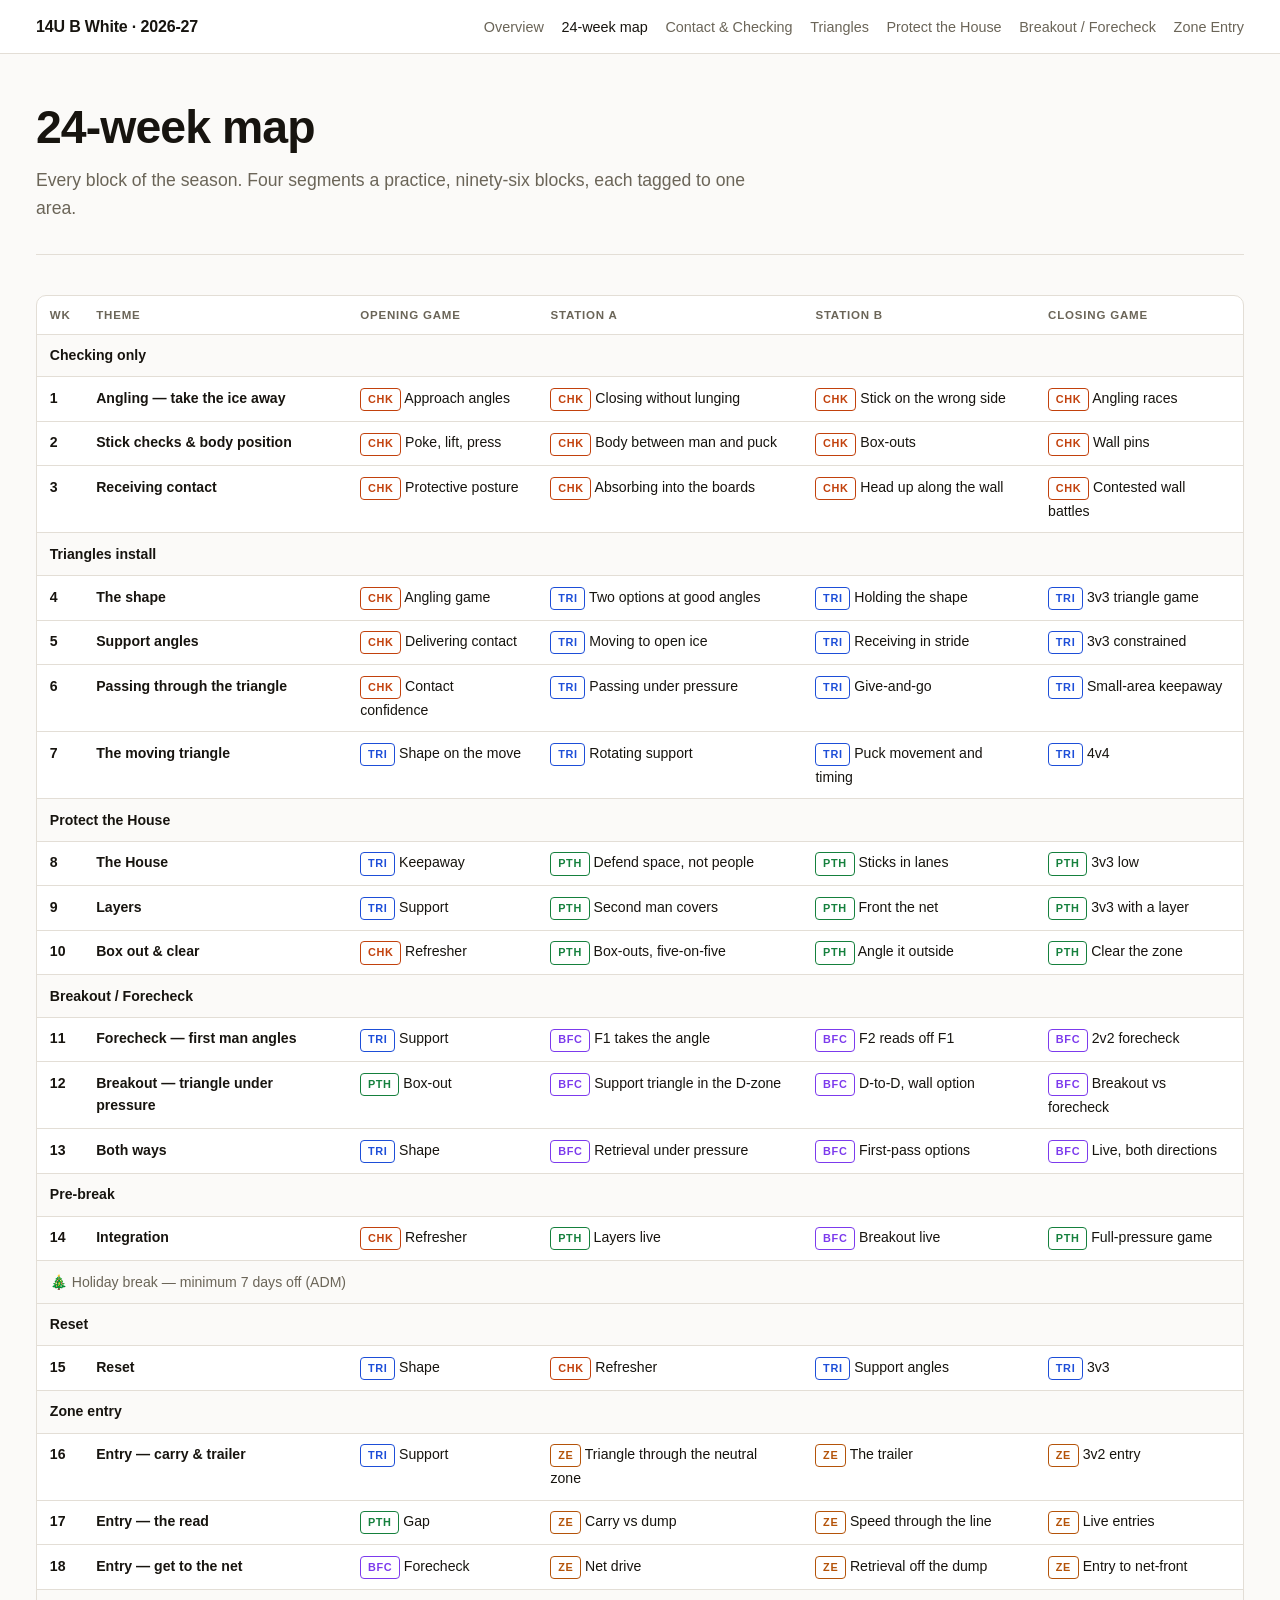
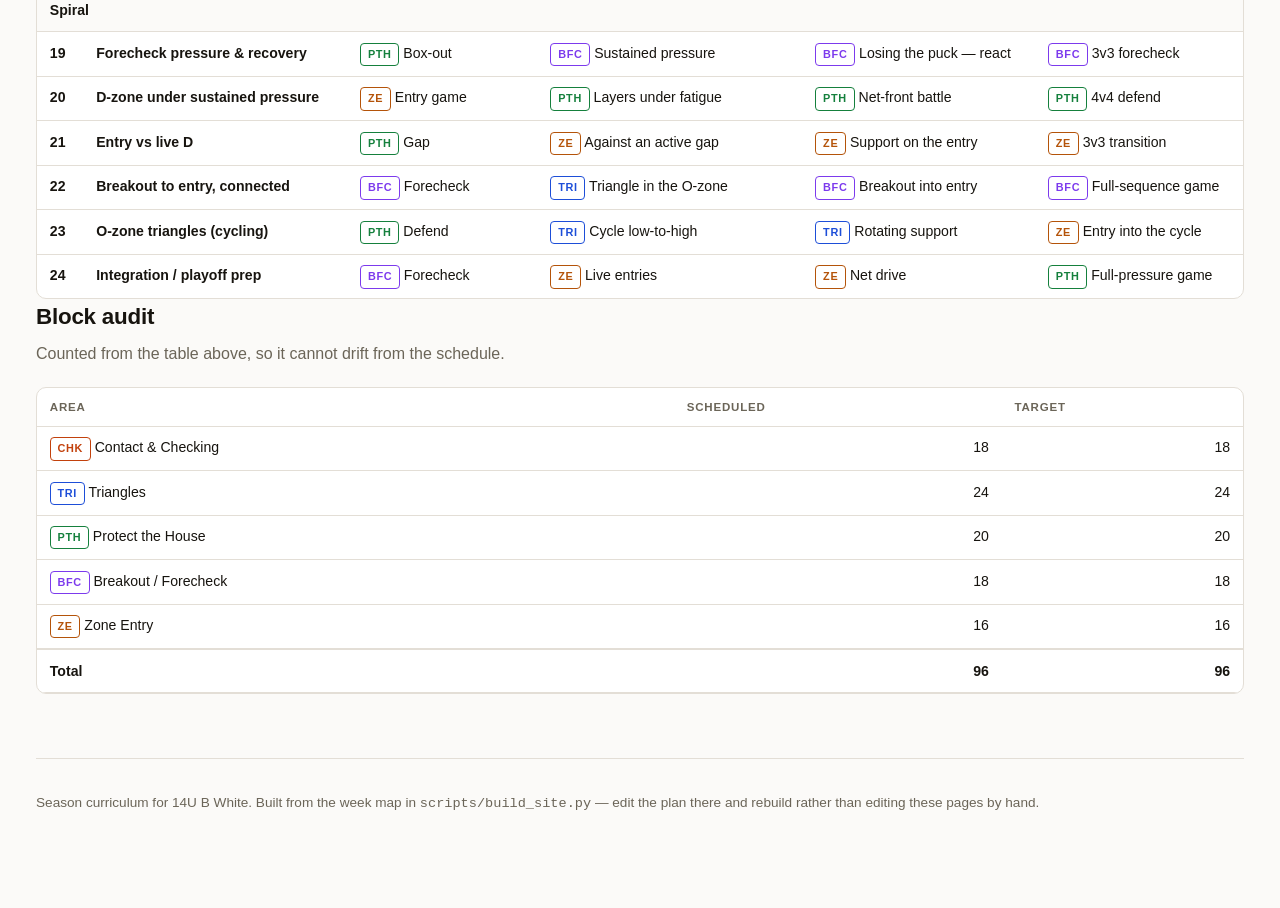
==== docs/weeks.html @ c7cd1035 "Add 14U season curriculum and coach-facing site Five areas across 96 teaching blocks over 24 practic" ====
<!doctype html>
<html lang="en">
<head>
<meta charset="utf-8">
<meta name="viewport" content="width=device-width, initial-scale=1">
<title>24-week map &middot; 14U B White</title>
<link rel="stylesheet" href="style.css">
</head>
<body>
<header class="site"><div class="wrap">
<a class="brand" href="index.html">14U B White &middot; 2026-27</a>
<nav><a href="index.html">Overview</a><a href="weeks.html" aria-current="page">24-week map</a><a href="areas/checking.html">Contact &amp; Checking</a><a href="areas/triangles.html">Triangles</a><a href="areas/protect-the-house.html">Protect the House</a><a href="areas/breakout-forecheck.html">Breakout / Forecheck</a><a href="areas/zone-entry.html">Zone Entry</a></nav>
</div></header>
<div class="wrap">
<section class="hero">
<h1>24-week map</h1>
<p>Every block of the season. Four segments a practice, ninety-six blocks, each tagged to one area.</p>
</section>

<div class="scroll"><table>
<thead><tr><th>Wk</th><th>Theme</th><th>Opening game</th><th>Station A</th><th>Station B</th><th>Closing game</th></tr></thead>
<tbody><tr><td colspan="6" style="background:var(--bg);font-weight:650">Checking only</td></tr><tr><td class="wk">1</td><td><b>Angling &mdash; take the ice away</b></td><td><span class="pill CHK">CHK</span> Approach angles</td><td><span class="pill CHK">CHK</span> Closing without lunging</td><td><span class="pill CHK">CHK</span> Stick on the wrong side</td><td><span class="pill CHK">CHK</span> Angling races</td></tr><tr><td class="wk">2</td><td><b>Stick checks &amp; body position</b></td><td><span class="pill CHK">CHK</span> Poke, lift, press</td><td><span class="pill CHK">CHK</span> Body between man and puck</td><td><span class="pill CHK">CHK</span> Box-outs</td><td><span class="pill CHK">CHK</span> Wall pins</td></tr><tr><td class="wk">3</td><td><b>Receiving contact</b></td><td><span class="pill CHK">CHK</span> Protective posture</td><td><span class="pill CHK">CHK</span> Absorbing into the boards</td><td><span class="pill CHK">CHK</span> Head up along the wall</td><td><span class="pill CHK">CHK</span> Contested wall battles</td></tr><tr><td colspan="6" style="background:var(--bg);font-weight:650">Triangles install</td></tr><tr><td class="wk">4</td><td><b>The shape</b></td><td><span class="pill CHK">CHK</span> Angling game</td><td><span class="pill TRI">TRI</span> Two options at good angles</td><td><span class="pill TRI">TRI</span> Holding the shape</td><td><span class="pill TRI">TRI</span> 3v3 triangle game</td></tr><tr><td class="wk">5</td><td><b>Support angles</b></td><td><span class="pill CHK">CHK</span> Delivering contact</td><td><span class="pill TRI">TRI</span> Moving to open ice</td><td><span class="pill TRI">TRI</span> Receiving in stride</td><td><span class="pill TRI">TRI</span> 3v3 constrained</td></tr><tr><td class="wk">6</td><td><b>Passing through the triangle</b></td><td><span class="pill CHK">CHK</span> Contact confidence</td><td><span class="pill TRI">TRI</span> Passing under pressure</td><td><span class="pill TRI">TRI</span> Give-and-go</td><td><span class="pill TRI">TRI</span> Small-area keepaway</td></tr><tr><td class="wk">7</td><td><b>The moving triangle</b></td><td><span class="pill TRI">TRI</span> Shape on the move</td><td><span class="pill TRI">TRI</span> Rotating support</td><td><span class="pill TRI">TRI</span> Puck movement and timing</td><td><span class="pill TRI">TRI</span> 4v4</td></tr><tr><td colspan="6" style="background:var(--bg);font-weight:650">Protect the House</td></tr><tr><td class="wk">8</td><td><b>The House</b></td><td><span class="pill TRI">TRI</span> Keepaway</td><td><span class="pill PTH">PTH</span> Defend space, not people</td><td><span class="pill PTH">PTH</span> Sticks in lanes</td><td><span class="pill PTH">PTH</span> 3v3 low</td></tr><tr><td class="wk">9</td><td><b>Layers</b></td><td><span class="pill TRI">TRI</span> Support</td><td><span class="pill PTH">PTH</span> Second man covers</td><td><span class="pill PTH">PTH</span> Front the net</td><td><span class="pill PTH">PTH</span> 3v3 with a layer</td></tr><tr><td class="wk">10</td><td><b>Box out &amp; clear</b></td><td><span class="pill CHK">CHK</span> Refresher</td><td><span class="pill PTH">PTH</span> Box-outs, five-on-five</td><td><span class="pill PTH">PTH</span> Angle it outside</td><td><span class="pill PTH">PTH</span> Clear the zone</td></tr><tr><td colspan="6" style="background:var(--bg);font-weight:650">Breakout / Forecheck</td></tr><tr><td class="wk">11</td><td><b>Forecheck &mdash; first man angles</b></td><td><span class="pill TRI">TRI</span> Support</td><td><span class="pill BFC">BFC</span> F1 takes the angle</td><td><span class="pill BFC">BFC</span> F2 reads off F1</td><td><span class="pill BFC">BFC</span> 2v2 forecheck</td></tr><tr><td class="wk">12</td><td><b>Breakout &mdash; triangle under pressure</b></td><td><span class="pill PTH">PTH</span> Box-out</td><td><span class="pill BFC">BFC</span> Support triangle in the D-zone</td><td><span class="pill BFC">BFC</span> D-to-D, wall option</td><td><span class="pill BFC">BFC</span> Breakout vs forecheck</td></tr><tr><td class="wk">13</td><td><b>Both ways</b></td><td><span class="pill TRI">TRI</span> Shape</td><td><span class="pill BFC">BFC</span> Retrieval under pressure</td><td><span class="pill BFC">BFC</span> First-pass options</td><td><span class="pill BFC">BFC</span> Live, both directions</td></tr><tr><td colspan="6" style="background:var(--bg);font-weight:650">Pre-break</td></tr><tr><td class="wk">14</td><td><b>Integration</b></td><td><span class="pill CHK">CHK</span> Refresher</td><td><span class="pill PTH">PTH</span> Layers live</td><td><span class="pill BFC">BFC</span> Breakout live</td><td><span class="pill PTH">PTH</span> Full-pressure game</td></tr><tr><td colspan="6" style="background:var(--bg);color:var(--muted)">&#127876; Holiday break &mdash; minimum 7 days off (ADM)</td></tr><tr><td colspan="6" style="background:var(--bg);font-weight:650">Reset</td></tr><tr><td class="wk">15</td><td><b>Reset</b></td><td><span class="pill TRI">TRI</span> Shape</td><td><span class="pill CHK">CHK</span> Refresher</td><td><span class="pill TRI">TRI</span> Support angles</td><td><span class="pill TRI">TRI</span> 3v3</td></tr><tr><td colspan="6" style="background:var(--bg);font-weight:650">Zone entry</td></tr><tr><td class="wk">16</td><td><b>Entry &mdash; carry &amp; trailer</b></td><td><span class="pill TRI">TRI</span> Support</td><td><span class="pill ZE">ZE</span> Triangle through the neutral zone</td><td><span class="pill ZE">ZE</span> The trailer</td><td><span class="pill ZE">ZE</span> 3v2 entry</td></tr><tr><td class="wk">17</td><td><b>Entry &mdash; the read</b></td><td><span class="pill PTH">PTH</span> Gap</td><td><span class="pill ZE">ZE</span> Carry vs dump</td><td><span class="pill ZE">ZE</span> Speed through the line</td><td><span class="pill ZE">ZE</span> Live entries</td></tr><tr><td class="wk">18</td><td><b>Entry &mdash; get to the net</b></td><td><span class="pill BFC">BFC</span> Forecheck</td><td><span class="pill ZE">ZE</span> Net drive</td><td><span class="pill ZE">ZE</span> Retrieval off the dump</td><td><span class="pill ZE">ZE</span> Entry to net-front</td></tr><tr><td colspan="6" style="background:var(--bg);font-weight:650">Spiral</td></tr><tr><td class="wk">19</td><td><b>Forecheck pressure &amp; recovery</b></td><td><span class="pill PTH">PTH</span> Box-out</td><td><span class="pill BFC">BFC</span> Sustained pressure</td><td><span class="pill BFC">BFC</span> Losing the puck &mdash; react</td><td><span class="pill BFC">BFC</span> 3v3 forecheck</td></tr><tr><td class="wk">20</td><td><b>D-zone under sustained pressure</b></td><td><span class="pill ZE">ZE</span> Entry game</td><td><span class="pill PTH">PTH</span> Layers under fatigue</td><td><span class="pill PTH">PTH</span> Net-front battle</td><td><span class="pill PTH">PTH</span> 4v4 defend</td></tr><tr><td class="wk">21</td><td><b>Entry vs live D</b></td><td><span class="pill PTH">PTH</span> Gap</td><td><span class="pill ZE">ZE</span> Against an active gap</td><td><span class="pill ZE">ZE</span> Support on the entry</td><td><span class="pill ZE">ZE</span> 3v3 transition</td></tr><tr><td class="wk">22</td><td><b>Breakout to entry, connected</b></td><td><span class="pill BFC">BFC</span> Forecheck</td><td><span class="pill TRI">TRI</span> Triangle in the O-zone</td><td><span class="pill BFC">BFC</span> Breakout into entry</td><td><span class="pill BFC">BFC</span> Full-sequence game</td></tr><tr><td class="wk">23</td><td><b>O-zone triangles (cycling)</b></td><td><span class="pill PTH">PTH</span> Defend</td><td><span class="pill TRI">TRI</span> Cycle low-to-high</td><td><span class="pill TRI">TRI</span> Rotating support</td><td><span class="pill ZE">ZE</span> Entry into the cycle</td></tr><tr><td class="wk">24</td><td><b>Integration / playoff prep</b></td><td><span class="pill BFC">BFC</span> Forecheck</td><td><span class="pill ZE">ZE</span> Live entries</td><td><span class="pill ZE">ZE</span> Net drive</td><td><span class="pill PTH">PTH</span> Full-pressure game</td></tr></tbody>
</table></div>

<h2>Block audit</h2>
<p class="lede">Counted from the table above, so it cannot drift from the schedule.</p>
<div class="scroll"><table>
<thead><tr><th>Area</th><th class="num">Scheduled</th><th class="num">Target</th></tr></thead>
<tbody><tr><td><span class="pill CHK">CHK</span> Contact &amp; Checking</td><td class="num">18</td><td class="num">18</td></tr><tr><td><span class="pill TRI">TRI</span> Triangles</td><td class="num">24</td><td class="num">24</td></tr><tr><td><span class="pill PTH">PTH</span> Protect the House</td><td class="num">20</td><td class="num">20</td></tr><tr><td><span class="pill BFC">BFC</span> Breakout / Forecheck</td><td class="num">18</td><td class="num">18</td></tr><tr><td><span class="pill ZE">ZE</span> Zone Entry</td><td class="num">16</td><td class="num">16</td></tr></tbody>
<tfoot><tr><td>Total</td><td class="num">96</td><td class="num">96</td></tr></tfoot>
</table></div>

<footer class="site">
<p>Season curriculum for 14U B White. Built from the week map in <code>scripts/build_site.py</code> &mdash;
edit the plan there and rebuild rather than editing these pages by hand.</p>
</footer>
</div>
</body>
</html>
---- docs/style.css ----
:root {
  --bg: #fbfaf8;
  --surface: #ffffff;
  --border: #e3ded6;
  --ink: #17140f;
  --muted: #6b6558;
  --accent: #1d4ed8;
  --chk: #c2410c;
  --tri: #1d4ed8;
  --pth: #15803d;
  --bfc: #7c3aed;
  --ze: #b45309;
  --radius: 10px;
  --maxw: 78rem;
}

@media (prefers-color-scheme: dark) {
  :root {
    --bg: #14120f;
    --surface: #1c1a16;
    --border: #33302a;
    --ink: #f2eee7;
    --muted: #a49c8d;
    --accent: #7ba2ff;
    --chk: #fb923c;
    --tri: #7ba2ff;
    --pth: #4ade80;
    --bfc: #c4b5fd;
    --ze: #fbbf24;
  }
}

* { box-sizing: border-box; }

body {
  margin: 0;
  background: var(--bg);
  color: var(--ink);
  font: 16px/1.6 ui-sans-serif, -apple-system, "Segoe UI", Roboto, sans-serif;
  -webkit-text-size-adjust: 100%;
}

.wrap { max-width: var(--maxw); margin: 0 auto; padding: 0 1.25rem 5rem; }

/* ---- header ---- */
header.site {
  border-bottom: 1px solid var(--border);
  background: var(--surface);
  position: sticky; top: 0; z-index: 10;
}
header.site .wrap { padding: 0.85rem 1.25rem; display: flex; flex-wrap: wrap; gap: 0.5rem 1.5rem; align-items: baseline; }
header.site .brand { font-weight: 700; letter-spacing: -0.01em; text-decoration: none; color: var(--ink); }
header.site nav { display: flex; gap: 1.1rem; flex-wrap: wrap; margin-left: auto; }
header.site nav a { color: var(--muted); text-decoration: none; font-size: 0.9rem; }
header.site nav a:hover, header.site nav a[aria-current] { color: var(--ink); }

/* ---- hero ---- */
.hero { padding: 3rem 0 2rem; border-bottom: 1px solid var(--border); margin-bottom: 2.5rem; }
.hero h1 { font-size: clamp(1.9rem, 5vw, 2.9rem); line-height: 1.12; margin: 0 0 0.75rem; letter-spacing: -0.02em; }
.hero p { font-size: 1.1rem; color: var(--muted); margin: 0; max-width: 46rem; }
.facts { display: flex; flex-wrap: wrap; gap: 1.75rem; margin-top: 1.75rem; }
.facts div { min-width: 5rem; }
.facts dt { font-size: 0.72rem; text-transform: uppercase; letter-spacing: 0.09em; color: var(--muted); }
.facts dd { margin: 0.15rem 0 0; font-size: 1.35rem; font-weight: 650; }

h2 { font-size: 1.4rem; letter-spacing: -0.01em; margin: 2.75rem 0 0.4rem; }
h2:first-of-type { margin-top: 0; }
h3 { font-size: 1.05rem; margin: 1.75rem 0 0.4rem; }
.lede { color: var(--muted); margin: 0 0 1.25rem; max-width: 46rem; }

/* ---- area cards ---- */
.cards { display: grid; gap: 0.9rem; grid-template-columns: repeat(auto-fit, minmax(15rem, 1fr)); margin-top: 1.25rem; }
.card {
  display: block; text-decoration: none; color: inherit; background: var(--surface);
  border: 1px solid var(--border); border-left: 4px solid var(--tag, var(--accent));
  border-radius: var(--radius); padding: 1.1rem 1.15rem;
}
.card:hover { border-color: var(--tag, var(--accent)); }
.card .tag { font-size: 0.7rem; font-weight: 700; letter-spacing: 0.09em; color: var(--tag); }
.card h3 { margin: 0.3rem 0 0.35rem; font-size: 1.08rem; }
.card p { margin: 0; color: var(--muted); font-size: 0.9rem; }
.card .meta { margin-top: 0.8rem; font-size: 0.8rem; color: var(--muted); display: flex; gap: 1rem; }
.card .meta b { color: var(--ink); font-weight: 650; }

/* ---- tables ---- */
.scroll { overflow-x: auto; margin: 1rem 0 0; border: 1px solid var(--border); border-radius: var(--radius); background: var(--surface); }
table { border-collapse: collapse; width: 100%; font-size: 0.88rem; }
th, td { text-align: left; padding: 0.6rem 0.8rem; border-bottom: 1px solid var(--border); vertical-align: top; }
th { font-size: 0.72rem; text-transform: uppercase; letter-spacing: 0.07em; color: var(--muted); font-weight: 650; white-space: nowrap; }
tbody tr:last-child td { border-bottom: 0; }
td.wk { font-variant-numeric: tabular-nums; font-weight: 650; white-space: nowrap; }
td.num { font-variant-numeric: tabular-nums; text-align: right; }
tfoot td { font-weight: 650; border-top: 2px solid var(--border); }

/* ---- pills ---- */
.pill {
  display: inline-block; font-size: 0.68rem; font-weight: 700; letter-spacing: 0.06em;
  padding: 0.12rem 0.42rem; border-radius: 4px; border: 1px solid currentColor; white-space: nowrap;
}
.CHK { color: var(--chk); } .TRI { color: var(--tri); } .PTH { color: var(--pth); }
.BFC { color: var(--bfc); } .ZE { color: var(--ze); }
.seg { color: var(--muted); font-size: 0.72rem; text-transform: uppercase; letter-spacing: 0.06em; white-space: nowrap; }

/* ---- phase strip ---- */
.phases { display: grid; gap: 0.6rem; margin-top: 1.25rem; }
.phase { display: grid; grid-template-columns: 5.5rem 1fr; gap: 1rem; align-items: baseline; background: var(--surface); border: 1px solid var(--border); border-radius: var(--radius); padding: 0.8rem 1rem; }
.phase .wks { font-weight: 700; font-variant-numeric: tabular-nums; color: var(--muted); font-size: 0.85rem; }
.phase b { font-weight: 650; }
.phase span { color: var(--muted); font-size: 0.88rem; display: block; }
.phase.brk { border-style: dashed; background: transparent; }

/* ---- callouts / rules ---- */
.note { border-left: 3px solid var(--accent); background: var(--surface); border-radius: 0 var(--radius) var(--radius) 0; padding: 0.9rem 1.1rem; margin: 1.25rem 0; color: var(--muted); }
.note b { color: var(--ink); }
ul.rules { margin: 1rem 0; padding-left: 1.15rem; }
ul.rules li { margin-bottom: 0.5rem; color: var(--muted); }
ul.rules b { color: var(--ink); }

ol.steps { counter-reset: s; list-style: none; margin: 1rem 0; padding: 0; display: grid; gap: 0.6rem; }
ol.steps li { counter-increment: s; background: var(--surface); border: 1px solid var(--border); border-radius: var(--radius); padding: 0.85rem 1rem 0.85rem 3rem; position: relative; color: var(--muted); }
ol.steps li::before {
  content: counter(s); position: absolute; left: 0.9rem; top: 0.8rem;
  width: 1.5rem; height: 1.5rem; border-radius: 50%; background: var(--tag, var(--accent)); color: #fff;
  display: grid; place-items: center; font-size: 0.78rem; font-weight: 700;
}
ol.steps b { color: var(--ink); display: block; }
ol.steps .when { float: right; font-size: 0.75rem; color: var(--muted); font-weight: 600; }

.say { display: grid; gap: 0.5rem; margin: 1rem 0; }
.say q { background: var(--surface); border: 1px solid var(--border); border-radius: var(--radius); padding: 0.7rem 1rem; font-size: 1rem; quotes: none; }
.say q::before, .say q::after { content: ""; }

a { color: var(--accent); }
footer.site { border-top: 1px solid var(--border); margin-top: 4rem; padding-top: 1.25rem; color: var(--muted); font-size: 0.85rem; }

@media print {
  header.site { position: static; }
  .card, .phase, .scroll, ol.steps li, .say q { break-inside: avoid; }
  body { background: #fff; color: #000; }
}
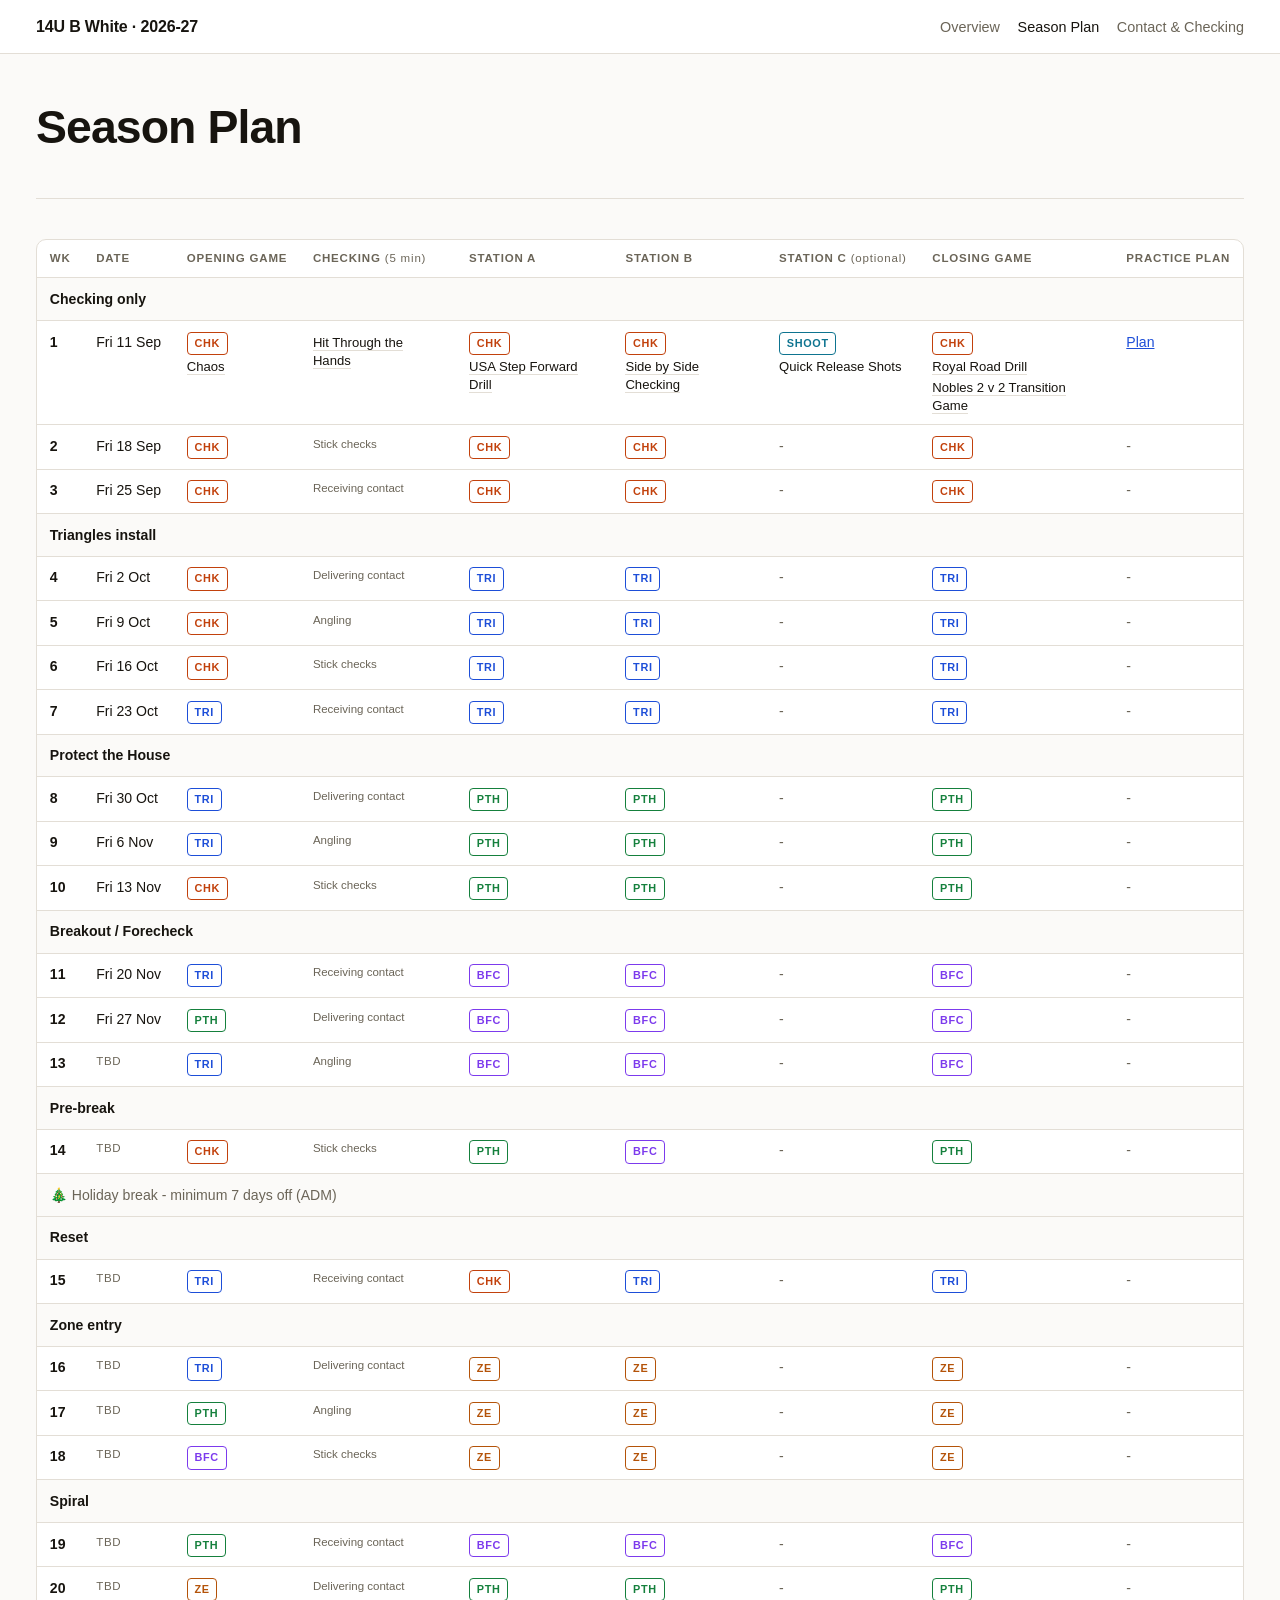
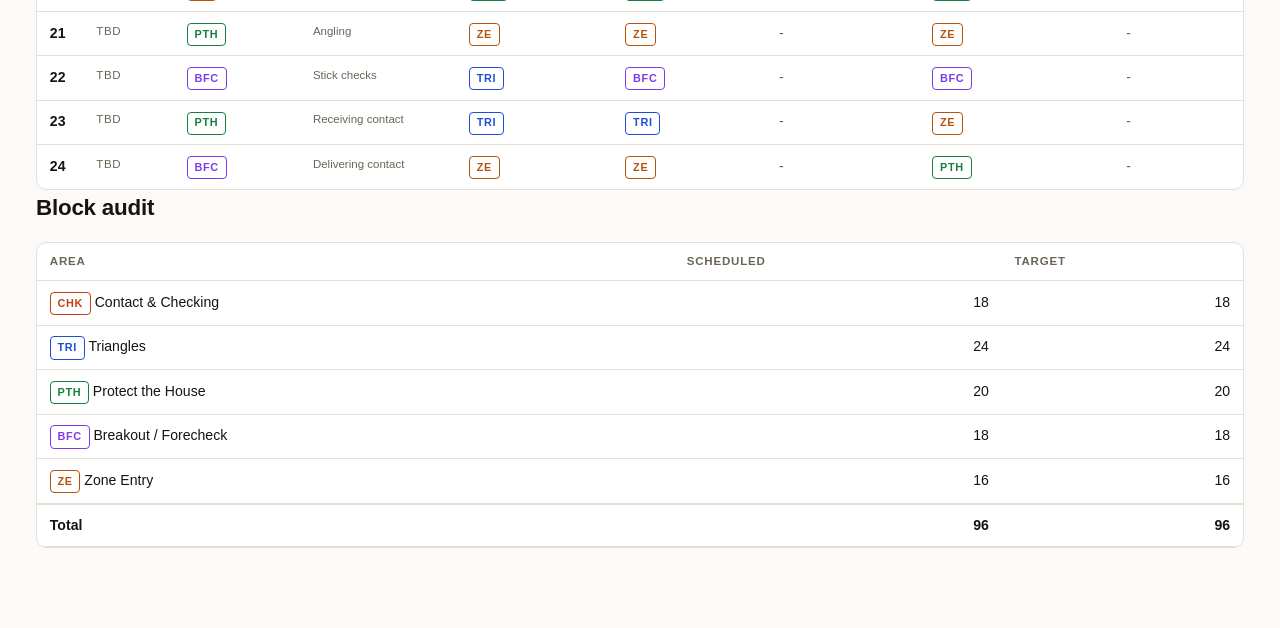
==== commit 6e753fec: "Add team themes, practice logging, and season plan dates Themes: four phrases said every practice, e" ====
--- a/docs/weeks.html
+++ b/docs/weeks.html
@@ -3,37 +3,31 @@
 <head>
 <meta charset="utf-8">
 <meta name="viewport" content="width=device-width, initial-scale=1">
-<title>24-week map &middot; 14U B White</title>
+<title>Season Plan &middot; 14U B White</title>
 <link rel="stylesheet" href="style.css">
 </head>
 <body>
 <header class="site"><div class="wrap">
 <a class="brand" href="index.html">14U B White &middot; 2026-27</a>
-<nav><a href="index.html">Overview</a><a href="weeks.html" aria-current="page">24-week map</a><a href="areas/checking.html">Contact &amp; Checking</a><a href="areas/triangles.html">Triangles</a><a href="areas/protect-the-house.html">Protect the House</a><a href="areas/breakout-forecheck.html">Breakout / Forecheck</a><a href="areas/zone-entry.html">Zone Entry</a></nav>
+<nav><a href="index.html">Overview</a><a href="weeks.html" aria-current="page">Season Plan</a><a href="areas/checking.html">Contact &amp; Checking</a></nav>
 </div></header>
 <div class="wrap">
 <section class="hero">
-<h1>24-week map</h1>
-<p>Every block of the season. Four segments a practice, ninety-six blocks, each tagged to one area.</p>
+<h1>Season Plan</h1>
 </section>
 
 <div class="scroll"><table>
-<thead><tr><th>Wk</th><th>Theme</th><th>Opening game</th><th>Station A</th><th>Station B</th><th>Closing game</th></tr></thead>
-<tbody><tr><td colspan="6" style="background:var(--bg);font-weight:650">Checking only</td></tr><tr><td class="wk">1</td><td><b>Angling &mdash; take the ice away</b></td><td><span class="pill CHK">CHK</span> Approach angles</td><td><span class="pill CHK">CHK</span> Closing without lunging</td><td><span class="pill CHK">CHK</span> Stick on the wrong side</td><td><span class="pill CHK">CHK</span> Angling races</td></tr><tr><td class="wk">2</td><td><b>Stick checks &amp; body position</b></td><td><span class="pill CHK">CHK</span> Poke, lift, press</td><td><span class="pill CHK">CHK</span> Body between man and puck</td><td><span class="pill CHK">CHK</span> Box-outs</td><td><span class="pill CHK">CHK</span> Wall pins</td></tr><tr><td class="wk">3</td><td><b>Receiving contact</b></td><td><span class="pill CHK">CHK</span> Protective posture</td><td><span class="pill CHK">CHK</span> Absorbing into the boards</td><td><span class="pill CHK">CHK</span> Head up along the wall</td><td><span class="pill CHK">CHK</span> Contested wall battles</td></tr><tr><td colspan="6" style="background:var(--bg);font-weight:650">Triangles install</td></tr><tr><td class="wk">4</td><td><b>The shape</b></td><td><span class="pill CHK">CHK</span> Angling game</td><td><span class="pill TRI">TRI</span> Two options at good angles</td><td><span class="pill TRI">TRI</span> Holding the shape</td><td><span class="pill TRI">TRI</span> 3v3 triangle game</td></tr><tr><td class="wk">5</td><td><b>Support angles</b></td><td><span class="pill CHK">CHK</span> Delivering contact</td><td><span class="pill TRI">TRI</span> Moving to open ice</td><td><span class="pill TRI">TRI</span> Receiving in stride</td><td><span class="pill TRI">TRI</span> 3v3 constrained</td></tr><tr><td class="wk">6</td><td><b>Passing through the triangle</b></td><td><span class="pill CHK">CHK</span> Contact confidence</td><td><span class="pill TRI">TRI</span> Passing under pressure</td><td><span class="pill TRI">TRI</span> Give-and-go</td><td><span class="pill TRI">TRI</span> Small-area keepaway</td></tr><tr><td class="wk">7</td><td><b>The moving triangle</b></td><td><span class="pill TRI">TRI</span> Shape on the move</td><td><span class="pill TRI">TRI</span> Rotating support</td><td><span class="pill TRI">TRI</span> Puck movement and timing</td><td><span class="pill TRI">TRI</span> 4v4</td></tr><tr><td colspan="6" style="background:var(--bg);font-weight:650">Protect the House</td></tr><tr><td class="wk">8</td><td><b>The House</b></td><td><span class="pill TRI">TRI</span> Keepaway</td><td><span class="pill PTH">PTH</span> Defend space, not people</td><td><span class="pill PTH">PTH</span> Sticks in lanes</td><td><span class="pill PTH">PTH</span> 3v3 low</td></tr><tr><td class="wk">9</td><td><b>Layers</b></td><td><span class="pill TRI">TRI</span> Support</td><td><span class="pill PTH">PTH</span> Second man covers</td><td><span class="pill PTH">PTH</span> Front the net</td><td><span class="pill PTH">PTH</span> 3v3 with a layer</td></tr><tr><td class="wk">10</td><td><b>Box out &amp; clear</b></td><td><span class="pill CHK">CHK</span> Refresher</td><td><span class="pill PTH">PTH</span> Box-outs, five-on-five</td><td><span class="pill PTH">PTH</span> Angle it outside</td><td><span class="pill PTH">PTH</span> Clear the zone</td></tr><tr><td colspan="6" style="background:var(--bg);font-weight:650">Breakout / Forecheck</td></tr><tr><td class="wk">11</td><td><b>Forecheck &mdash; first man angles</b></td><td><span class="pill TRI">TRI</span> Support</td><td><span class="pill BFC">BFC</span> F1 takes the angle</td><td><span class="pill BFC">BFC</span> F2 reads off F1</td><td><span class="pill BFC">BFC</span> 2v2 forecheck</td></tr><tr><td class="wk">12</td><td><b>Breakout &mdash; triangle under pressure</b></td><td><span class="pill PTH">PTH</span> Box-out</td><td><span class="pill BFC">BFC</span> Support triangle in the D-zone</td><td><span class="pill BFC">BFC</span> D-to-D, wall option</td><td><span class="pill BFC">BFC</span> Breakout vs forecheck</td></tr><tr><td class="wk">13</td><td><b>Both ways</b></td><td><span class="pill TRI">TRI</span> Shape</td><td><span class="pill BFC">BFC</span> Retrieval under pressure</td><td><span class="pill BFC">BFC</span> First-pass options</td><td><span class="pill BFC">BFC</span> Live, both directions</td></tr><tr><td colspan="6" style="background:var(--bg);font-weight:650">Pre-break</td></tr><tr><td class="wk">14</td><td><b>Integration</b></td><td><span class="pill CHK">CHK</span> Refresher</td><td><span class="pill PTH">PTH</span> Layers live</td><td><span class="pill BFC">BFC</span> Breakout live</td><td><span class="pill PTH">PTH</span> Full-pressure game</td></tr><tr><td colspan="6" style="background:var(--bg);color:var(--muted)">&#127876; Holiday break &mdash; minimum 7 days off (ADM)</td></tr><tr><td colspan="6" style="background:var(--bg);font-weight:650">Reset</td></tr><tr><td class="wk">15</td><td><b>Reset</b></td><td><span class="pill TRI">TRI</span> Shape</td><td><span class="pill CHK">CHK</span> Refresher</td><td><span class="pill TRI">TRI</span> Support angles</td><td><span class="pill TRI">TRI</span> 3v3</td></tr><tr><td colspan="6" style="background:var(--bg);font-weight:650">Zone entry</td></tr><tr><td class="wk">16</td><td><b>Entry &mdash; carry &amp; trailer</b></td><td><span class="pill TRI">TRI</span> Support</td><td><span class="pill ZE">ZE</span> Triangle through the neutral zone</td><td><span class="pill ZE">ZE</span> The trailer</td><td><span class="pill ZE">ZE</span> 3v2 entry</td></tr><tr><td class="wk">17</td><td><b>Entry &mdash; the read</b></td><td><span class="pill PTH">PTH</span> Gap</td><td><span class="pill ZE">ZE</span> Carry vs dump</td><td><span class="pill ZE">ZE</span> Speed through the line</td><td><span class="pill ZE">ZE</span> Live entries</td></tr><tr><td class="wk">18</td><td><b>Entry &mdash; get to the net</b></td><td><span class="pill BFC">BFC</span> Forecheck</td><td><span class="pill ZE">ZE</span> Net drive</td><td><span class="pill ZE">ZE</span> Retrieval off the dump</td><td><span class="pill ZE">ZE</span> Entry to net-front</td></tr><tr><td colspan="6" style="background:var(--bg);font-weight:650">Spiral</td></tr><tr><td class="wk">19</td><td><b>Forecheck pressure &amp; recovery</b></td><td><span class="pill PTH">PTH</span> Box-out</td><td><span class="pill BFC">BFC</span> Sustained pressure</td><td><span class="pill BFC">BFC</span> Losing the puck &mdash; react</td><td><span class="pill BFC">BFC</span> 3v3 forecheck</td></tr><tr><td class="wk">20</td><td><b>D-zone under sustained pressure</b></td><td><span class="pill ZE">ZE</span> Entry game</td><td><span class="pill PTH">PTH</span> Layers under fatigue</td><td><span class="pill PTH">PTH</span> Net-front battle</td><td><span class="pill PTH">PTH</span> 4v4 defend</td></tr><tr><td class="wk">21</td><td><b>Entry vs live D</b></td><td><span class="pill PTH">PTH</span> Gap</td><td><span class="pill ZE">ZE</span> Against an active gap</td><td><span class="pill ZE">ZE</span> Support on the entry</td><td><span class="pill ZE">ZE</span> 3v3 transition</td></tr><tr><td class="wk">22</td><td><b>Breakout to entry, connected</b></td><td><span class="pill BFC">BFC</span> Forecheck</td><td><span class="pill TRI">TRI</span> Triangle in the O-zone</td><td><span class="pill BFC">BFC</span> Breakout into entry</td><td><span class="pill BFC">BFC</span> Full-sequence game</td></tr><tr><td class="wk">23</td><td><b>O-zone triangles (cycling)</b></td><td><span class="pill PTH">PTH</span> Defend</td><td><span class="pill TRI">TRI</span> Cycle low-to-high</td><td><span class="pill TRI">TRI</span> Rotating support</td><td><span class="pill ZE">ZE</span> Entry into the cycle</td></tr><tr><td class="wk">24</td><td><b>Integration / playoff prep</b></td><td><span class="pill BFC">BFC</span> Forecheck</td><td><span class="pill ZE">ZE</span> Live entries</td><td><span class="pill ZE">ZE</span> Net drive</td><td><span class="pill PTH">PTH</span> Full-pressure game</td></tr></tbody>
+<thead><tr><th>Wk</th><th>Date</th><th>Opening game</th><th>Checking <span style='font-weight:400;text-transform:none'>(5 min)</span></th><th>Station A</th><th>Station B</th><th>Station C <span style='font-weight:400;text-transform:none'>(optional)</span></th><th>Closing game</th><th>Practice plan</th></tr></thead>
+<tbody><tr><td colspan="9" style="background:var(--bg);font-weight:650">Checking only</td></tr><tr><td class="wk">1</td><td class="wk" style="font-weight:400">Fri 11 Sep</td><td><span class="pill CHK">CHK</span><div class="dr"><a href="https://www.icehockeysystems.com/hockey-drills/chaos">Chaos</a></div></td><td><div class="dr"><a href="https://www.icehockeysystems.com/hockey-drills/hit-through-hands">Hit Through the Hands</a></div></td><td><span class="pill CHK">CHK</span><div class="dr"><a href="https://www.icehockeysystems.com/hockey-drills/usa-step-forward-drill">USA Step Forward Drill</a></div></td><td><span class="pill CHK">CHK</span><div class="dr"><a href="https://www.icehockeysystems.com/hockey-drills/side-by-side-checking">Side by Side Checking</a></div></td><td><span class="pill SHOOT">SHOOT</span><div class="dr">Quick Release Shots</div></td><td><span class="pill CHK">CHK</span><div class="dr"><a href="https://www.icehockeysystems.com/hockey-drills/royal-road-drill">Royal Road Drill</a></div><div class="dr"><a href="https://www.icehockeysystems.com/hockey-drills/nobles-2-v-2-transition-game">Nobles 2 v 2 Transition Game</a></div></td><td><a href="https://www.icehockeysystems.com/share/practice/10829291">Plan</a></td></tr><tr><td class="wk">2</td><td class="wk" style="font-weight:400">Fri 18 Sep</td><td><span class="pill CHK">CHK</span></td><td class="seg" style="text-transform:none;letter-spacing:0">Stick checks</td><td><span class="pill CHK">CHK</span></td><td><span class="pill CHK">CHK</span></td><td style="color:var(--muted)">-</td><td><span class="pill CHK">CHK</span></td><td style="color:var(--muted)">-</td></tr><tr><td class="wk">3</td><td class="wk" style="font-weight:400">Fri 25 Sep</td><td><span class="pill CHK">CHK</span></td><td class="seg" style="text-transform:none;letter-spacing:0">Receiving contact</td><td><span class="pill CHK">CHK</span></td><td><span class="pill CHK">CHK</span></td><td style="color:var(--muted)">-</td><td><span class="pill CHK">CHK</span></td><td style="color:var(--muted)">-</td></tr><tr><td colspan="9" style="background:var(--bg);font-weight:650">Triangles install</td></tr><tr><td class="wk">4</td><td class="wk" style="font-weight:400">Fri 2 Oct</td><td><span class="pill CHK">CHK</span></td><td class="seg" style="text-transform:none;letter-spacing:0">Delivering contact</td><td><span class="pill TRI">TRI</span></td><td><span class="pill TRI">TRI</span></td><td style="color:var(--muted)">-</td><td><span class="pill TRI">TRI</span></td><td style="color:var(--muted)">-</td></tr><tr><td class="wk">5</td><td class="wk" style="font-weight:400">Fri 9 Oct</td><td><span class="pill CHK">CHK</span></td><td class="seg" style="text-transform:none;letter-spacing:0">Angling</td><td><span class="pill TRI">TRI</span></td><td><span class="pill TRI">TRI</span></td><td style="color:var(--muted)">-</td><td><span class="pill TRI">TRI</span></td><td style="color:var(--muted)">-</td></tr><tr><td class="wk">6</td><td class="wk" style="font-weight:400">Fri 16 Oct</td><td><span class="pill CHK">CHK</span></td><td class="seg" style="text-transform:none;letter-spacing:0">Stick checks</td><td><span class="pill TRI">TRI</span></td><td><span class="pill TRI">TRI</span></td><td style="color:var(--muted)">-</td><td><span class="pill TRI">TRI</span></td><td style="color:var(--muted)">-</td></tr><tr><td class="wk">7</td><td class="wk" style="font-weight:400">Fri 23 Oct</td><td><span class="pill TRI">TRI</span></td><td class="seg" style="text-transform:none;letter-spacing:0">Receiving contact</td><td><span class="pill TRI">TRI</span></td><td><span class="pill TRI">TRI</span></td><td style="color:var(--muted)">-</td><td><span class="pill TRI">TRI</span></td><td style="color:var(--muted)">-</td></tr><tr><td colspan="9" style="background:var(--bg);font-weight:650">Protect the House</td></tr><tr><td class="wk">8</td><td class="wk" style="font-weight:400">Fri 30 Oct</td><td><span class="pill TRI">TRI</span></td><td class="seg" style="text-transform:none;letter-spacing:0">Delivering contact</td><td><span class="pill PTH">PTH</span></td><td><span class="pill PTH">PTH</span></td><td style="color:var(--muted)">-</td><td><span class="pill PTH">PTH</span></td><td style="color:var(--muted)">-</td></tr><tr><td class="wk">9</td><td class="wk" style="font-weight:400">Fri 6 Nov</td><td><span class="pill TRI">TRI</span></td><td class="seg" style="text-transform:none;letter-spacing:0">Angling</td><td><span class="pill PTH">PTH</span></td><td><span class="pill PTH">PTH</span></td><td style="color:var(--muted)">-</td><td><span class="pill PTH">PTH</span></td><td style="color:var(--muted)">-</td></tr><tr><td class="wk">10</td><td class="wk" style="font-weight:400">Fri 13 Nov</td><td><span class="pill CHK">CHK</span></td><td class="seg" style="text-transform:none;letter-spacing:0">Stick checks</td><td><span class="pill PTH">PTH</span></td><td><span class="pill PTH">PTH</span></td><td style="color:var(--muted)">-</td><td><span class="pill PTH">PTH</span></td><td style="color:var(--muted)">-</td></tr><tr><td colspan="9" style="background:var(--bg);font-weight:650">Breakout / Forecheck</td></tr><tr><td class="wk">11</td><td class="wk" style="font-weight:400">Fri 20 Nov</td><td><span class="pill TRI">TRI</span></td><td class="seg" style="text-transform:none;letter-spacing:0">Receiving contact</td><td><span class="pill BFC">BFC</span></td><td><span class="pill BFC">BFC</span></td><td style="color:var(--muted)">-</td><td><span class="pill BFC">BFC</span></td><td style="color:var(--muted)">-</td></tr><tr><td class="wk">12</td><td class="wk" style="font-weight:400">Fri 27 Nov</td><td><span class="pill PTH">PTH</span></td><td class="seg" style="text-transform:none;letter-spacing:0">Delivering contact</td><td><span class="pill BFC">BFC</span></td><td><span class="pill BFC">BFC</span></td><td style="color:var(--muted)">-</td><td><span class="pill BFC">BFC</span></td><td style="color:var(--muted)">-</td></tr><tr><td class="wk">13</td><td class="seg">TBD</td><td><span class="pill TRI">TRI</span></td><td class="seg" style="text-transform:none;letter-spacing:0">Angling</td><td><span class="pill BFC">BFC</span></td><td><span class="pill BFC">BFC</span></td><td style="color:var(--muted)">-</td><td><span class="pill BFC">BFC</span></td><td style="color:var(--muted)">-</td></tr><tr><td colspan="9" style="background:var(--bg);font-weight:650">Pre-break</td></tr><tr><td class="wk">14</td><td class="seg">TBD</td><td><span class="pill CHK">CHK</span></td><td class="seg" style="text-transform:none;letter-spacing:0">Stick checks</td><td><span class="pill PTH">PTH</span></td><td><span class="pill BFC">BFC</span></td><td style="color:var(--muted)">-</td><td><span class="pill PTH">PTH</span></td><td style="color:var(--muted)">-</td></tr><tr><td colspan="9" style="background:var(--bg);color:var(--muted)">&#127876; Holiday break - minimum 7 days off (ADM)</td></tr><tr><td colspan="9" style="background:var(--bg);font-weight:650">Reset</td></tr><tr><td class="wk">15</td><td class="seg">TBD</td><td><span class="pill TRI">TRI</span></td><td class="seg" style="text-transform:none;letter-spacing:0">Receiving contact</td><td><span class="pill CHK">CHK</span></td><td><span class="pill TRI">TRI</span></td><td style="color:var(--muted)">-</td><td><span class="pill TRI">TRI</span></td><td style="color:var(--muted)">-</td></tr><tr><td colspan="9" style="background:var(--bg);font-weight:650">Zone entry</td></tr><tr><td class="wk">16</td><td class="seg">TBD</td><td><span class="pill TRI">TRI</span></td><td class="seg" style="text-transform:none;letter-spacing:0">Delivering contact</td><td><span class="pill ZE">ZE</span></td><td><span class="pill ZE">ZE</span></td><td style="color:var(--muted)">-</td><td><span class="pill ZE">ZE</span></td><td style="color:var(--muted)">-</td></tr><tr><td class="wk">17</td><td class="seg">TBD</td><td><span class="pill PTH">PTH</span></td><td class="seg" style="text-transform:none;letter-spacing:0">Angling</td><td><span class="pill ZE">ZE</span></td><td><span class="pill ZE">ZE</span></td><td style="color:var(--muted)">-</td><td><span class="pill ZE">ZE</span></td><td style="color:var(--muted)">-</td></tr><tr><td class="wk">18</td><td class="seg">TBD</td><td><span class="pill BFC">BFC</span></td><td class="seg" style="text-transform:none;letter-spacing:0">Stick checks</td><td><span class="pill ZE">ZE</span></td><td><span class="pill ZE">ZE</span></td><td style="color:var(--muted)">-</td><td><span class="pill ZE">ZE</span></td><td style="color:var(--muted)">-</td></tr><tr><td colspan="9" style="background:var(--bg);font-weight:650">Spiral</td></tr><tr><td class="wk">19</td><td class="seg">TBD</td><td><span class="pill PTH">PTH</span></td><td class="seg" style="text-transform:none;letter-spacing:0">Receiving contact</td><td><span class="pill BFC">BFC</span></td><td><span class="pill BFC">BFC</span></td><td style="color:var(--muted)">-</td><td><span class="pill BFC">BFC</span></td><td style="color:var(--muted)">-</td></tr><tr><td class="wk">20</td><td class="seg">TBD</td><td><span class="pill ZE">ZE</span></td><td class="seg" style="text-transform:none;letter-spacing:0">Delivering contact</td><td><span class="pill PTH">PTH</span></td><td><span class="pill PTH">PTH</span></td><td style="color:var(--muted)">-</td><td><span class="pill PTH">PTH</span></td><td style="color:var(--muted)">-</td></tr><tr><td class="wk">21</td><td class="seg">TBD</td><td><span class="pill PTH">PTH</span></td><td class="seg" style="text-transform:none;letter-spacing:0">Angling</td><td><span class="pill ZE">ZE</span></td><td><span class="pill ZE">ZE</span></td><td style="color:var(--muted)">-</td><td><span class="pill ZE">ZE</span></td><td style="color:var(--muted)">-</td></tr><tr><td class="wk">22</td><td class="seg">TBD</td><td><span class="pill BFC">BFC</span></td><td class="seg" style="text-transform:none;letter-spacing:0">Stick checks</td><td><span class="pill TRI">TRI</span></td><td><span class="pill BFC">BFC</span></td><td style="color:var(--muted)">-</td><td><span class="pill BFC">BFC</span></td><td style="color:var(--muted)">-</td></tr><tr><td class="wk">23</td><td class="seg">TBD</td><td><span class="pill PTH">PTH</span></td><td class="seg" style="text-transform:none;letter-spacing:0">Receiving contact</td><td><span class="pill TRI">TRI</span></td><td><span class="pill TRI">TRI</span></td><td style="color:var(--muted)">-</td><td><span class="pill ZE">ZE</span></td><td style="color:var(--muted)">-</td></tr><tr><td class="wk">24</td><td class="seg">TBD</td><td><span class="pill BFC">BFC</span></td><td class="seg" style="text-transform:none;letter-spacing:0">Delivering contact</td><td><span class="pill ZE">ZE</span></td><td><span class="pill ZE">ZE</span></td><td style="color:var(--muted)">-</td><td><span class="pill PTH">PTH</span></td><td style="color:var(--muted)">-</td></tr></tbody>
 </table></div>
 
 <h2>Block audit</h2>
-<p class="lede">Counted from the table above, so it cannot drift from the schedule.</p>
 <div class="scroll"><table>
 <thead><tr><th>Area</th><th class="num">Scheduled</th><th class="num">Target</th></tr></thead>
 <tbody><tr><td><span class="pill CHK">CHK</span> Contact &amp; Checking</td><td class="num">18</td><td class="num">18</td></tr><tr><td><span class="pill TRI">TRI</span> Triangles</td><td class="num">24</td><td class="num">24</td></tr><tr><td><span class="pill PTH">PTH</span> Protect the House</td><td class="num">20</td><td class="num">20</td></tr><tr><td><span class="pill BFC">BFC</span> Breakout / Forecheck</td><td class="num">18</td><td class="num">18</td></tr><tr><td><span class="pill ZE">ZE</span> Zone Entry</td><td class="num">16</td><td class="num">16</td></tr></tbody>
 <tfoot><tr><td>Total</td><td class="num">96</td><td class="num">96</td></tr></tfoot>
 </table></div>
 
-<footer class="site">
-<p>Season curriculum for 14U B White. Built from the week map in <code>scripts/build_site.py</code> &mdash;
-edit the plan there and rebuild rather than editing these pages by hand.</p>
-</footer>
 </div>
 </body>
 </html>
--- a/docs/style.css
+++ b/docs/style.css
@@ -10,6 +10,7 @@
   --pth: #15803d;
   --bfc: #7c3aed;
   --ze: #b45309;
+  --shoot: #0e7490;
   --radius: 10px;
   --maxw: 78rem;
 }
@@ -27,6 +28,7 @@
     --pth: #4ade80;
     --bfc: #c4b5fd;
     --ze: #fbbf24;
+    --shoot: #67e8f9;
   }
 }
 
@@ -98,7 +100,10 @@
   padding: 0.12rem 0.42rem; border-radius: 4px; border: 1px solid currentColor; white-space: nowrap;
 }
 .CHK { color: var(--chk); } .TRI { color: var(--tri); } .PTH { color: var(--pth); }
-.BFC { color: var(--bfc); } .ZE { color: var(--ze); }
+.BFC { color: var(--bfc); } .ZE { color: var(--ze); } .SHOOT { color: var(--shoot); }
+.dr { display: block; font-size: 0.82rem; line-height: 1.35; margin-top: 0.2rem; }
+.dr a { color: inherit; text-decoration: none; border-bottom: 1px solid var(--border); }
+.dr a:hover { color: var(--accent); border-color: currentColor; }
 .seg { color: var(--muted); font-size: 0.72rem; text-transform: uppercase; letter-spacing: 0.06em; white-space: nowrap; }
 
 /* ---- phase strip ---- */
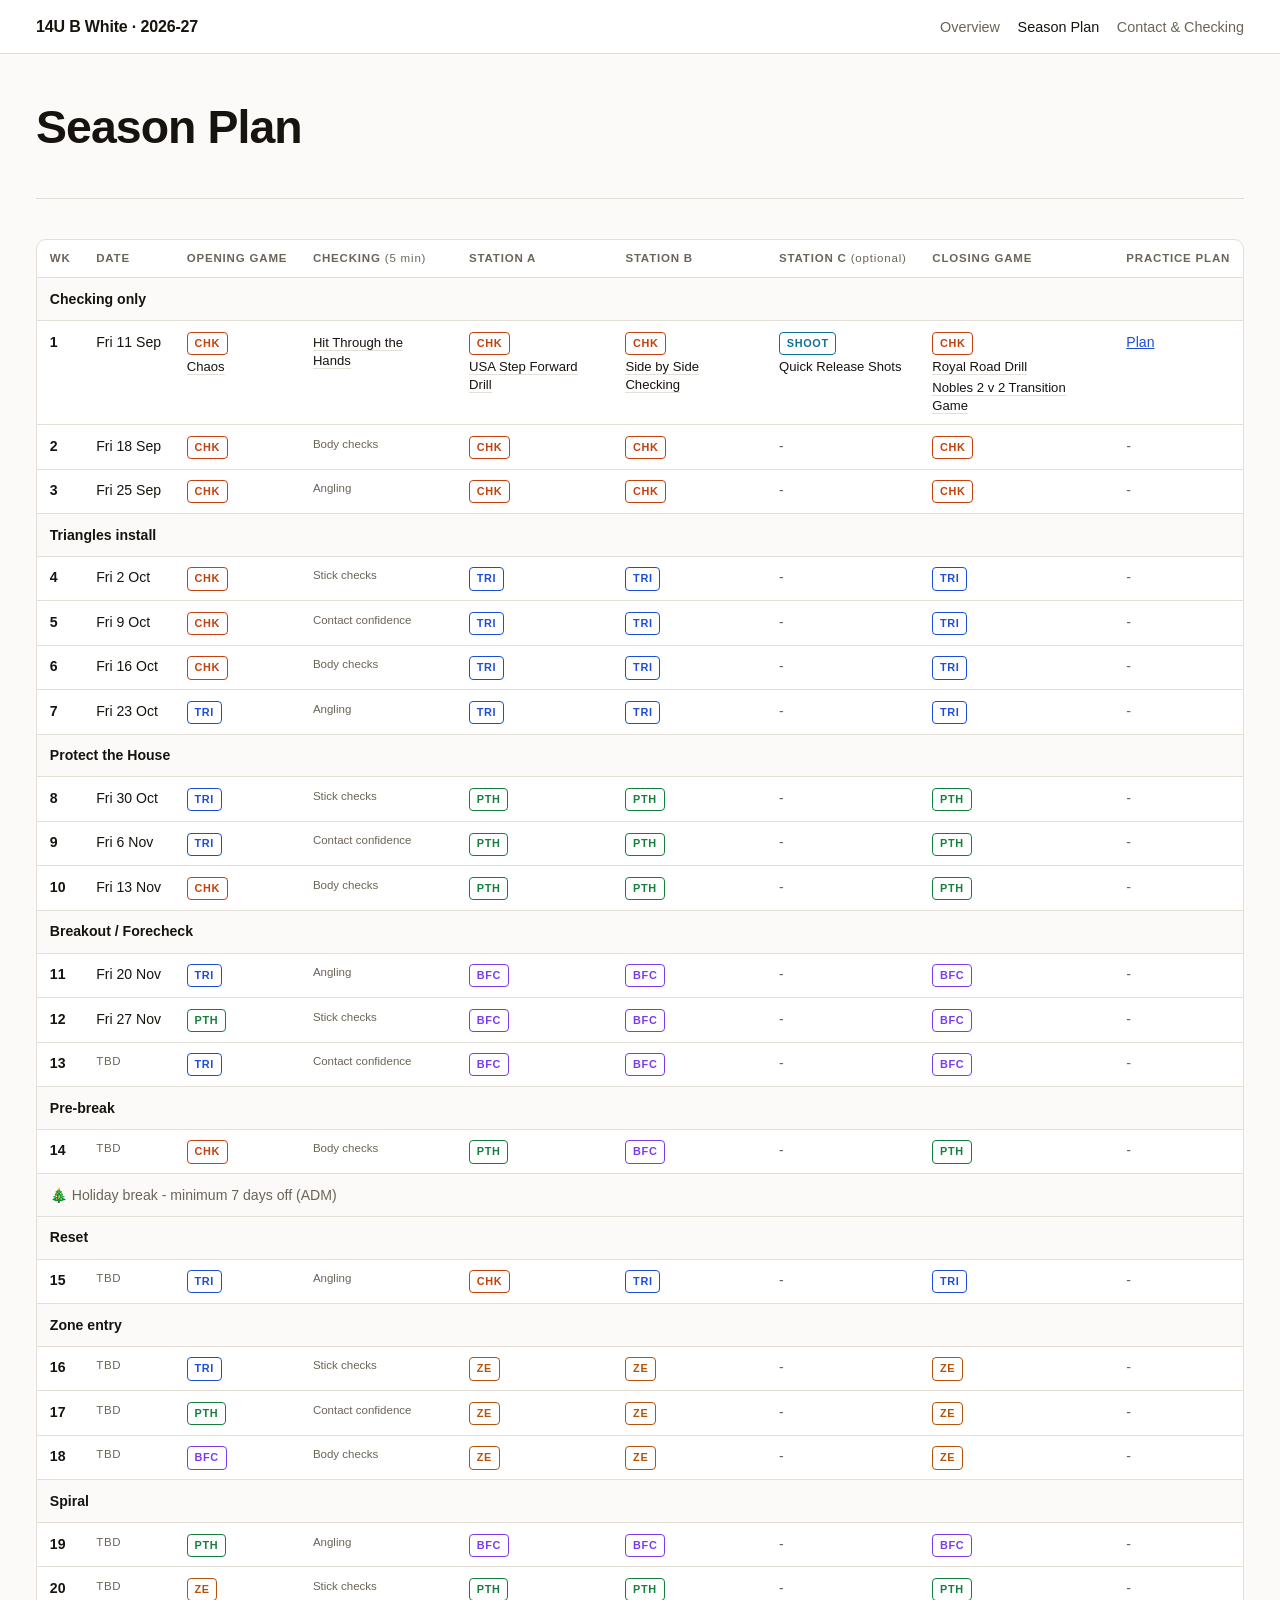
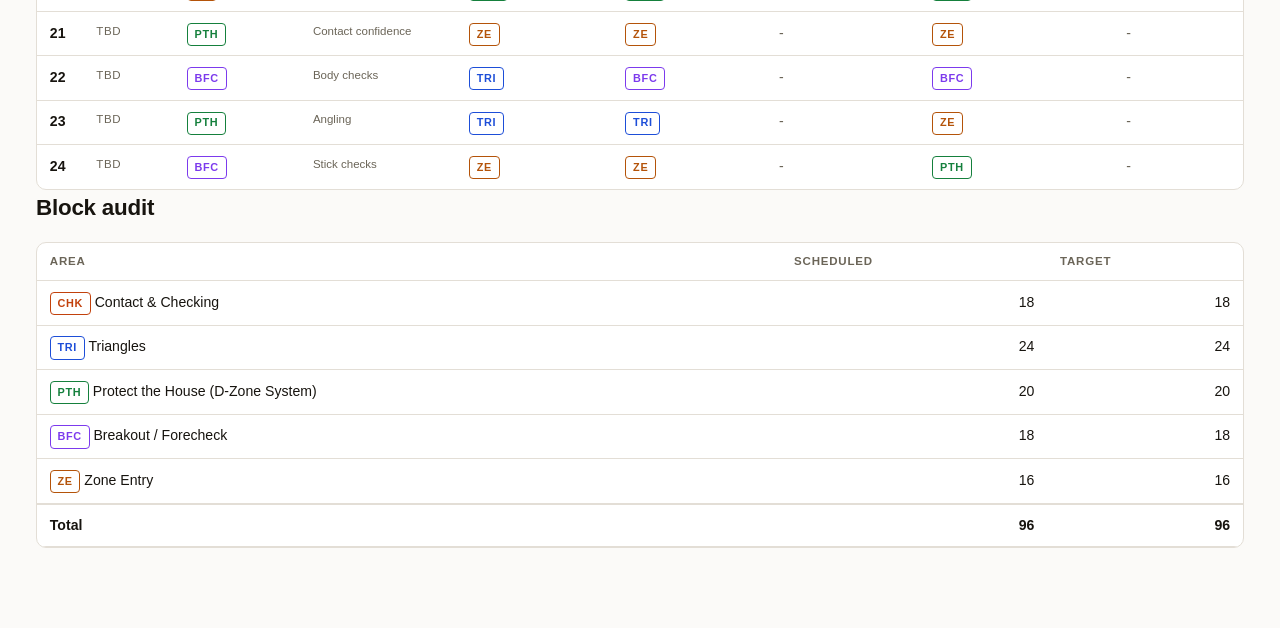
==== commit 1595bfa8: "Rework the Contact & Checking plan on USA Hockey's body contact manual Ground the checking area in U" ====
--- a/docs/weeks.html
+++ b/docs/weeks.html
@@ -18,13 +18,13 @@
 
 <div class="scroll"><table>
 <thead><tr><th>Wk</th><th>Date</th><th>Opening game</th><th>Checking <span style='font-weight:400;text-transform:none'>(5 min)</span></th><th>Station A</th><th>Station B</th><th>Station C <span style='font-weight:400;text-transform:none'>(optional)</span></th><th>Closing game</th><th>Practice plan</th></tr></thead>
-<tbody><tr><td colspan="9" style="background:var(--bg);font-weight:650">Checking only</td></tr><tr><td class="wk">1</td><td class="wk" style="font-weight:400">Fri 11 Sep</td><td><span class="pill CHK">CHK</span><div class="dr"><a href="https://www.icehockeysystems.com/hockey-drills/chaos">Chaos</a></div></td><td><div class="dr"><a href="https://www.icehockeysystems.com/hockey-drills/hit-through-hands">Hit Through the Hands</a></div></td><td><span class="pill CHK">CHK</span><div class="dr"><a href="https://www.icehockeysystems.com/hockey-drills/usa-step-forward-drill">USA Step Forward Drill</a></div></td><td><span class="pill CHK">CHK</span><div class="dr"><a href="https://www.icehockeysystems.com/hockey-drills/side-by-side-checking">Side by Side Checking</a></div></td><td><span class="pill SHOOT">SHOOT</span><div class="dr">Quick Release Shots</div></td><td><span class="pill CHK">CHK</span><div class="dr"><a href="https://www.icehockeysystems.com/hockey-drills/royal-road-drill">Royal Road Drill</a></div><div class="dr"><a href="https://www.icehockeysystems.com/hockey-drills/nobles-2-v-2-transition-game">Nobles 2 v 2 Transition Game</a></div></td><td><a href="https://www.icehockeysystems.com/share/practice/10829291">Plan</a></td></tr><tr><td class="wk">2</td><td class="wk" style="font-weight:400">Fri 18 Sep</td><td><span class="pill CHK">CHK</span></td><td class="seg" style="text-transform:none;letter-spacing:0">Stick checks</td><td><span class="pill CHK">CHK</span></td><td><span class="pill CHK">CHK</span></td><td style="color:var(--muted)">-</td><td><span class="pill CHK">CHK</span></td><td style="color:var(--muted)">-</td></tr><tr><td class="wk">3</td><td class="wk" style="font-weight:400">Fri 25 Sep</td><td><span class="pill CHK">CHK</span></td><td class="seg" style="text-transform:none;letter-spacing:0">Receiving contact</td><td><span class="pill CHK">CHK</span></td><td><span class="pill CHK">CHK</span></td><td style="color:var(--muted)">-</td><td><span class="pill CHK">CHK</span></td><td style="color:var(--muted)">-</td></tr><tr><td colspan="9" style="background:var(--bg);font-weight:650">Triangles install</td></tr><tr><td class="wk">4</td><td class="wk" style="font-weight:400">Fri 2 Oct</td><td><span class="pill CHK">CHK</span></td><td class="seg" style="text-transform:none;letter-spacing:0">Delivering contact</td><td><span class="pill TRI">TRI</span></td><td><span class="pill TRI">TRI</span></td><td style="color:var(--muted)">-</td><td><span class="pill TRI">TRI</span></td><td style="color:var(--muted)">-</td></tr><tr><td class="wk">5</td><td class="wk" style="font-weight:400">Fri 9 Oct</td><td><span class="pill CHK">CHK</span></td><td class="seg" style="text-transform:none;letter-spacing:0">Angling</td><td><span class="pill TRI">TRI</span></td><td><span class="pill TRI">TRI</span></td><td style="color:var(--muted)">-</td><td><span class="pill TRI">TRI</span></td><td style="color:var(--muted)">-</td></tr><tr><td class="wk">6</td><td class="wk" style="font-weight:400">Fri 16 Oct</td><td><span class="pill CHK">CHK</span></td><td class="seg" style="text-transform:none;letter-spacing:0">Stick checks</td><td><span class="pill TRI">TRI</span></td><td><span class="pill TRI">TRI</span></td><td style="color:var(--muted)">-</td><td><span class="pill TRI">TRI</span></td><td style="color:var(--muted)">-</td></tr><tr><td class="wk">7</td><td class="wk" style="font-weight:400">Fri 23 Oct</td><td><span class="pill TRI">TRI</span></td><td class="seg" style="text-transform:none;letter-spacing:0">Receiving contact</td><td><span class="pill TRI">TRI</span></td><td><span class="pill TRI">TRI</span></td><td style="color:var(--muted)">-</td><td><span class="pill TRI">TRI</span></td><td style="color:var(--muted)">-</td></tr><tr><td colspan="9" style="background:var(--bg);font-weight:650">Protect the House</td></tr><tr><td class="wk">8</td><td class="wk" style="font-weight:400">Fri 30 Oct</td><td><span class="pill TRI">TRI</span></td><td class="seg" style="text-transform:none;letter-spacing:0">Delivering contact</td><td><span class="pill PTH">PTH</span></td><td><span class="pill PTH">PTH</span></td><td style="color:var(--muted)">-</td><td><span class="pill PTH">PTH</span></td><td style="color:var(--muted)">-</td></tr><tr><td class="wk">9</td><td class="wk" style="font-weight:400">Fri 6 Nov</td><td><span class="pill TRI">TRI</span></td><td class="seg" style="text-transform:none;letter-spacing:0">Angling</td><td><span class="pill PTH">PTH</span></td><td><span class="pill PTH">PTH</span></td><td style="color:var(--muted)">-</td><td><span class="pill PTH">PTH</span></td><td style="color:var(--muted)">-</td></tr><tr><td class="wk">10</td><td class="wk" style="font-weight:400">Fri 13 Nov</td><td><span class="pill CHK">CHK</span></td><td class="seg" style="text-transform:none;letter-spacing:0">Stick checks</td><td><span class="pill PTH">PTH</span></td><td><span class="pill PTH">PTH</span></td><td style="color:var(--muted)">-</td><td><span class="pill PTH">PTH</span></td><td style="color:var(--muted)">-</td></tr><tr><td colspan="9" style="background:var(--bg);font-weight:650">Breakout / Forecheck</td></tr><tr><td class="wk">11</td><td class="wk" style="font-weight:400">Fri 20 Nov</td><td><span class="pill TRI">TRI</span></td><td class="seg" style="text-transform:none;letter-spacing:0">Receiving contact</td><td><span class="pill BFC">BFC</span></td><td><span class="pill BFC">BFC</span></td><td style="color:var(--muted)">-</td><td><span class="pill BFC">BFC</span></td><td style="color:var(--muted)">-</td></tr><tr><td class="wk">12</td><td class="wk" style="font-weight:400">Fri 27 Nov</td><td><span class="pill PTH">PTH</span></td><td class="seg" style="text-transform:none;letter-spacing:0">Delivering contact</td><td><span class="pill BFC">BFC</span></td><td><span class="pill BFC">BFC</span></td><td style="color:var(--muted)">-</td><td><span class="pill BFC">BFC</span></td><td style="color:var(--muted)">-</td></tr><tr><td class="wk">13</td><td class="seg">TBD</td><td><span class="pill TRI">TRI</span></td><td class="seg" style="text-transform:none;letter-spacing:0">Angling</td><td><span class="pill BFC">BFC</span></td><td><span class="pill BFC">BFC</span></td><td style="color:var(--muted)">-</td><td><span class="pill BFC">BFC</span></td><td style="color:var(--muted)">-</td></tr><tr><td colspan="9" style="background:var(--bg);font-weight:650">Pre-break</td></tr><tr><td class="wk">14</td><td class="seg">TBD</td><td><span class="pill CHK">CHK</span></td><td class="seg" style="text-transform:none;letter-spacing:0">Stick checks</td><td><span class="pill PTH">PTH</span></td><td><span class="pill BFC">BFC</span></td><td style="color:var(--muted)">-</td><td><span class="pill PTH">PTH</span></td><td style="color:var(--muted)">-</td></tr><tr><td colspan="9" style="background:var(--bg);color:var(--muted)">&#127876; Holiday break - minimum 7 days off (ADM)</td></tr><tr><td colspan="9" style="background:var(--bg);font-weight:650">Reset</td></tr><tr><td class="wk">15</td><td class="seg">TBD</td><td><span class="pill TRI">TRI</span></td><td class="seg" style="text-transform:none;letter-spacing:0">Receiving contact</td><td><span class="pill CHK">CHK</span></td><td><span class="pill TRI">TRI</span></td><td style="color:var(--muted)">-</td><td><span class="pill TRI">TRI</span></td><td style="color:var(--muted)">-</td></tr><tr><td colspan="9" style="background:var(--bg);font-weight:650">Zone entry</td></tr><tr><td class="wk">16</td><td class="seg">TBD</td><td><span class="pill TRI">TRI</span></td><td class="seg" style="text-transform:none;letter-spacing:0">Delivering contact</td><td><span class="pill ZE">ZE</span></td><td><span class="pill ZE">ZE</span></td><td style="color:var(--muted)">-</td><td><span class="pill ZE">ZE</span></td><td style="color:var(--muted)">-</td></tr><tr><td class="wk">17</td><td class="seg">TBD</td><td><span class="pill PTH">PTH</span></td><td class="seg" style="text-transform:none;letter-spacing:0">Angling</td><td><span class="pill ZE">ZE</span></td><td><span class="pill ZE">ZE</span></td><td style="color:var(--muted)">-</td><td><span class="pill ZE">ZE</span></td><td style="color:var(--muted)">-</td></tr><tr><td class="wk">18</td><td class="seg">TBD</td><td><span class="pill BFC">BFC</span></td><td class="seg" style="text-transform:none;letter-spacing:0">Stick checks</td><td><span class="pill ZE">ZE</span></td><td><span class="pill ZE">ZE</span></td><td style="color:var(--muted)">-</td><td><span class="pill ZE">ZE</span></td><td style="color:var(--muted)">-</td></tr><tr><td colspan="9" style="background:var(--bg);font-weight:650">Spiral</td></tr><tr><td class="wk">19</td><td class="seg">TBD</td><td><span class="pill PTH">PTH</span></td><td class="seg" style="text-transform:none;letter-spacing:0">Receiving contact</td><td><span class="pill BFC">BFC</span></td><td><span class="pill BFC">BFC</span></td><td style="color:var(--muted)">-</td><td><span class="pill BFC">BFC</span></td><td style="color:var(--muted)">-</td></tr><tr><td class="wk">20</td><td class="seg">TBD</td><td><span class="pill ZE">ZE</span></td><td class="seg" style="text-transform:none;letter-spacing:0">Delivering contact</td><td><span class="pill PTH">PTH</span></td><td><span class="pill PTH">PTH</span></td><td style="color:var(--muted)">-</td><td><span class="pill PTH">PTH</span></td><td style="color:var(--muted)">-</td></tr><tr><td class="wk">21</td><td class="seg">TBD</td><td><span class="pill PTH">PTH</span></td><td class="seg" style="text-transform:none;letter-spacing:0">Angling</td><td><span class="pill ZE">ZE</span></td><td><span class="pill ZE">ZE</span></td><td style="color:var(--muted)">-</td><td><span class="pill ZE">ZE</span></td><td style="color:var(--muted)">-</td></tr><tr><td class="wk">22</td><td class="seg">TBD</td><td><span class="pill BFC">BFC</span></td><td class="seg" style="text-transform:none;letter-spacing:0">Stick checks</td><td><span class="pill TRI">TRI</span></td><td><span class="pill BFC">BFC</span></td><td style="color:var(--muted)">-</td><td><span class="pill BFC">BFC</span></td><td style="color:var(--muted)">-</td></tr><tr><td class="wk">23</td><td class="seg">TBD</td><td><span class="pill PTH">PTH</span></td><td class="seg" style="text-transform:none;letter-spacing:0">Receiving contact</td><td><span class="pill TRI">TRI</span></td><td><span class="pill TRI">TRI</span></td><td style="color:var(--muted)">-</td><td><span class="pill ZE">ZE</span></td><td style="color:var(--muted)">-</td></tr><tr><td class="wk">24</td><td class="seg">TBD</td><td><span class="pill BFC">BFC</span></td><td class="seg" style="text-transform:none;letter-spacing:0">Delivering contact</td><td><span class="pill ZE">ZE</span></td><td><span class="pill ZE">ZE</span></td><td style="color:var(--muted)">-</td><td><span class="pill PTH">PTH</span></td><td style="color:var(--muted)">-</td></tr></tbody>
+<tbody><tr><td colspan="9" style="background:var(--bg);font-weight:650">Checking only</td></tr><tr><td class="wk">1</td><td class="wk" style="font-weight:400">Fri 11 Sep</td><td><span class="pill CHK">CHK</span><div class="dr"><a href="https://www.icehockeysystems.com/hockey-drills/chaos">Chaos</a></div></td><td><div class="dr"><a href="https://www.icehockeysystems.com/hockey-drills/hit-through-hands">Hit Through the Hands</a></div></td><td><span class="pill CHK">CHK</span><div class="dr"><a href="https://www.icehockeysystems.com/hockey-drills/usa-step-forward-drill">USA Step Forward Drill</a></div></td><td><span class="pill CHK">CHK</span><div class="dr"><a href="https://www.icehockeysystems.com/hockey-drills/side-by-side-checking">Side by Side Checking</a></div></td><td><span class="pill SHOOT">SHOOT</span><div class="dr">Quick Release Shots</div></td><td><span class="pill CHK">CHK</span><div class="dr"><a href="https://www.icehockeysystems.com/hockey-drills/royal-road-drill">Royal Road Drill</a></div><div class="dr"><a href="https://www.icehockeysystems.com/hockey-drills/nobles-2-v-2-transition-game">Nobles 2 v 2 Transition Game</a></div></td><td><a href="https://www.icehockeysystems.com/share/practice/10829291">Plan</a></td></tr><tr><td class="wk">2</td><td class="wk" style="font-weight:400">Fri 18 Sep</td><td><span class="pill CHK">CHK</span></td><td class="seg" style="text-transform:none;letter-spacing:0">Body checks</td><td><span class="pill CHK">CHK</span></td><td><span class="pill CHK">CHK</span></td><td style="color:var(--muted)">-</td><td><span class="pill CHK">CHK</span></td><td style="color:var(--muted)">-</td></tr><tr><td class="wk">3</td><td class="wk" style="font-weight:400">Fri 25 Sep</td><td><span class="pill CHK">CHK</span></td><td class="seg" style="text-transform:none;letter-spacing:0">Angling</td><td><span class="pill CHK">CHK</span></td><td><span class="pill CHK">CHK</span></td><td style="color:var(--muted)">-</td><td><span class="pill CHK">CHK</span></td><td style="color:var(--muted)">-</td></tr><tr><td colspan="9" style="background:var(--bg);font-weight:650">Triangles install</td></tr><tr><td class="wk">4</td><td class="wk" style="font-weight:400">Fri 2 Oct</td><td><span class="pill CHK">CHK</span></td><td class="seg" style="text-transform:none;letter-spacing:0">Stick checks</td><td><span class="pill TRI">TRI</span></td><td><span class="pill TRI">TRI</span></td><td style="color:var(--muted)">-</td><td><span class="pill TRI">TRI</span></td><td style="color:var(--muted)">-</td></tr><tr><td class="wk">5</td><td class="wk" style="font-weight:400">Fri 9 Oct</td><td><span class="pill CHK">CHK</span></td><td class="seg" style="text-transform:none;letter-spacing:0">Contact confidence</td><td><span class="pill TRI">TRI</span></td><td><span class="pill TRI">TRI</span></td><td style="color:var(--muted)">-</td><td><span class="pill TRI">TRI</span></td><td style="color:var(--muted)">-</td></tr><tr><td class="wk">6</td><td class="wk" style="font-weight:400">Fri 16 Oct</td><td><span class="pill CHK">CHK</span></td><td class="seg" style="text-transform:none;letter-spacing:0">Body checks</td><td><span class="pill TRI">TRI</span></td><td><span class="pill TRI">TRI</span></td><td style="color:var(--muted)">-</td><td><span class="pill TRI">TRI</span></td><td style="color:var(--muted)">-</td></tr><tr><td class="wk">7</td><td class="wk" style="font-weight:400">Fri 23 Oct</td><td><span class="pill TRI">TRI</span></td><td class="seg" style="text-transform:none;letter-spacing:0">Angling</td><td><span class="pill TRI">TRI</span></td><td><span class="pill TRI">TRI</span></td><td style="color:var(--muted)">-</td><td><span class="pill TRI">TRI</span></td><td style="color:var(--muted)">-</td></tr><tr><td colspan="9" style="background:var(--bg);font-weight:650">Protect the House</td></tr><tr><td class="wk">8</td><td class="wk" style="font-weight:400">Fri 30 Oct</td><td><span class="pill TRI">TRI</span></td><td class="seg" style="text-transform:none;letter-spacing:0">Stick checks</td><td><span class="pill PTH">PTH</span></td><td><span class="pill PTH">PTH</span></td><td style="color:var(--muted)">-</td><td><span class="pill PTH">PTH</span></td><td style="color:var(--muted)">-</td></tr><tr><td class="wk">9</td><td class="wk" style="font-weight:400">Fri 6 Nov</td><td><span class="pill TRI">TRI</span></td><td class="seg" style="text-transform:none;letter-spacing:0">Contact confidence</td><td><span class="pill PTH">PTH</span></td><td><span class="pill PTH">PTH</span></td><td style="color:var(--muted)">-</td><td><span class="pill PTH">PTH</span></td><td style="color:var(--muted)">-</td></tr><tr><td class="wk">10</td><td class="wk" style="font-weight:400">Fri 13 Nov</td><td><span class="pill CHK">CHK</span></td><td class="seg" style="text-transform:none;letter-spacing:0">Body checks</td><td><span class="pill PTH">PTH</span></td><td><span class="pill PTH">PTH</span></td><td style="color:var(--muted)">-</td><td><span class="pill PTH">PTH</span></td><td style="color:var(--muted)">-</td></tr><tr><td colspan="9" style="background:var(--bg);font-weight:650">Breakout / Forecheck</td></tr><tr><td class="wk">11</td><td class="wk" style="font-weight:400">Fri 20 Nov</td><td><span class="pill TRI">TRI</span></td><td class="seg" style="text-transform:none;letter-spacing:0">Angling</td><td><span class="pill BFC">BFC</span></td><td><span class="pill BFC">BFC</span></td><td style="color:var(--muted)">-</td><td><span class="pill BFC">BFC</span></td><td style="color:var(--muted)">-</td></tr><tr><td class="wk">12</td><td class="wk" style="font-weight:400">Fri 27 Nov</td><td><span class="pill PTH">PTH</span></td><td class="seg" style="text-transform:none;letter-spacing:0">Stick checks</td><td><span class="pill BFC">BFC</span></td><td><span class="pill BFC">BFC</span></td><td style="color:var(--muted)">-</td><td><span class="pill BFC">BFC</span></td><td style="color:var(--muted)">-</td></tr><tr><td class="wk">13</td><td class="seg">TBD</td><td><span class="pill TRI">TRI</span></td><td class="seg" style="text-transform:none;letter-spacing:0">Contact confidence</td><td><span class="pill BFC">BFC</span></td><td><span class="pill BFC">BFC</span></td><td style="color:var(--muted)">-</td><td><span class="pill BFC">BFC</span></td><td style="color:var(--muted)">-</td></tr><tr><td colspan="9" style="background:var(--bg);font-weight:650">Pre-break</td></tr><tr><td class="wk">14</td><td class="seg">TBD</td><td><span class="pill CHK">CHK</span></td><td class="seg" style="text-transform:none;letter-spacing:0">Body checks</td><td><span class="pill PTH">PTH</span></td><td><span class="pill BFC">BFC</span></td><td style="color:var(--muted)">-</td><td><span class="pill PTH">PTH</span></td><td style="color:var(--muted)">-</td></tr><tr><td colspan="9" style="background:var(--bg);color:var(--muted)">&#127876; Holiday break - minimum 7 days off (ADM)</td></tr><tr><td colspan="9" style="background:var(--bg);font-weight:650">Reset</td></tr><tr><td class="wk">15</td><td class="seg">TBD</td><td><span class="pill TRI">TRI</span></td><td class="seg" style="text-transform:none;letter-spacing:0">Angling</td><td><span class="pill CHK">CHK</span></td><td><span class="pill TRI">TRI</span></td><td style="color:var(--muted)">-</td><td><span class="pill TRI">TRI</span></td><td style="color:var(--muted)">-</td></tr><tr><td colspan="9" style="background:var(--bg);font-weight:650">Zone entry</td></tr><tr><td class="wk">16</td><td class="seg">TBD</td><td><span class="pill TRI">TRI</span></td><td class="seg" style="text-transform:none;letter-spacing:0">Stick checks</td><td><span class="pill ZE">ZE</span></td><td><span class="pill ZE">ZE</span></td><td style="color:var(--muted)">-</td><td><span class="pill ZE">ZE</span></td><td style="color:var(--muted)">-</td></tr><tr><td class="wk">17</td><td class="seg">TBD</td><td><span class="pill PTH">PTH</span></td><td class="seg" style="text-transform:none;letter-spacing:0">Contact confidence</td><td><span class="pill ZE">ZE</span></td><td><span class="pill ZE">ZE</span></td><td style="color:var(--muted)">-</td><td><span class="pill ZE">ZE</span></td><td style="color:var(--muted)">-</td></tr><tr><td class="wk">18</td><td class="seg">TBD</td><td><span class="pill BFC">BFC</span></td><td class="seg" style="text-transform:none;letter-spacing:0">Body checks</td><td><span class="pill ZE">ZE</span></td><td><span class="pill ZE">ZE</span></td><td style="color:var(--muted)">-</td><td><span class="pill ZE">ZE</span></td><td style="color:var(--muted)">-</td></tr><tr><td colspan="9" style="background:var(--bg);font-weight:650">Spiral</td></tr><tr><td class="wk">19</td><td class="seg">TBD</td><td><span class="pill PTH">PTH</span></td><td class="seg" style="text-transform:none;letter-spacing:0">Angling</td><td><span class="pill BFC">BFC</span></td><td><span class="pill BFC">BFC</span></td><td style="color:var(--muted)">-</td><td><span class="pill BFC">BFC</span></td><td style="color:var(--muted)">-</td></tr><tr><td class="wk">20</td><td class="seg">TBD</td><td><span class="pill ZE">ZE</span></td><td class="seg" style="text-transform:none;letter-spacing:0">Stick checks</td><td><span class="pill PTH">PTH</span></td><td><span class="pill PTH">PTH</span></td><td style="color:var(--muted)">-</td><td><span class="pill PTH">PTH</span></td><td style="color:var(--muted)">-</td></tr><tr><td class="wk">21</td><td class="seg">TBD</td><td><span class="pill PTH">PTH</span></td><td class="seg" style="text-transform:none;letter-spacing:0">Contact confidence</td><td><span class="pill ZE">ZE</span></td><td><span class="pill ZE">ZE</span></td><td style="color:var(--muted)">-</td><td><span class="pill ZE">ZE</span></td><td style="color:var(--muted)">-</td></tr><tr><td class="wk">22</td><td class="seg">TBD</td><td><span class="pill BFC">BFC</span></td><td class="seg" style="text-transform:none;letter-spacing:0">Body checks</td><td><span class="pill TRI">TRI</span></td><td><span class="pill BFC">BFC</span></td><td style="color:var(--muted)">-</td><td><span class="pill BFC">BFC</span></td><td style="color:var(--muted)">-</td></tr><tr><td class="wk">23</td><td class="seg">TBD</td><td><span class="pill PTH">PTH</span></td><td class="seg" style="text-transform:none;letter-spacing:0">Angling</td><td><span class="pill TRI">TRI</span></td><td><span class="pill TRI">TRI</span></td><td style="color:var(--muted)">-</td><td><span class="pill ZE">ZE</span></td><td style="color:var(--muted)">-</td></tr><tr><td class="wk">24</td><td class="seg">TBD</td><td><span class="pill BFC">BFC</span></td><td class="seg" style="text-transform:none;letter-spacing:0">Stick checks</td><td><span class="pill ZE">ZE</span></td><td><span class="pill ZE">ZE</span></td><td style="color:var(--muted)">-</td><td><span class="pill PTH">PTH</span></td><td style="color:var(--muted)">-</td></tr></tbody>
 </table></div>
 
 <h2>Block audit</h2>
 <div class="scroll"><table>
 <thead><tr><th>Area</th><th class="num">Scheduled</th><th class="num">Target</th></tr></thead>
-<tbody><tr><td><span class="pill CHK">CHK</span> Contact &amp; Checking</td><td class="num">18</td><td class="num">18</td></tr><tr><td><span class="pill TRI">TRI</span> Triangles</td><td class="num">24</td><td class="num">24</td></tr><tr><td><span class="pill PTH">PTH</span> Protect the House</td><td class="num">20</td><td class="num">20</td></tr><tr><td><span class="pill BFC">BFC</span> Breakout / Forecheck</td><td class="num">18</td><td class="num">18</td></tr><tr><td><span class="pill ZE">ZE</span> Zone Entry</td><td class="num">16</td><td class="num">16</td></tr></tbody>
+<tbody><tr><td><span class="pill CHK">CHK</span> Contact &amp; Checking</td><td class="num">18</td><td class="num">18</td></tr><tr><td><span class="pill TRI">TRI</span> Triangles</td><td class="num">24</td><td class="num">24</td></tr><tr><td><span class="pill PTH">PTH</span> Protect the House (D-Zone System)</td><td class="num">20</td><td class="num">20</td></tr><tr><td><span class="pill BFC">BFC</span> Breakout / Forecheck</td><td class="num">18</td><td class="num">18</td></tr><tr><td><span class="pill ZE">ZE</span> Zone Entry</td><td class="num">16</td><td class="num">16</td></tr></tbody>
 <tfoot><tr><td>Total</td><td class="num">96</td><td class="num">96</td></tr></tfoot>
 </table></div>
 
--- a/docs/style.css
+++ b/docs/style.css
@@ -60,6 +60,27 @@
 .hero { padding: 3rem 0 2rem; border-bottom: 1px solid var(--border); margin-bottom: 2.5rem; }
 .hero h1 { font-size: clamp(1.9rem, 5vw, 2.9rem); line-height: 1.12; margin: 0 0 0.75rem; letter-spacing: -0.02em; }
 .hero p { font-size: 1.1rem; color: var(--muted); margin: 0; max-width: 46rem; }
+.epigraph {
+  margin: 0 0 1.25rem;
+  padding: 0.1rem 0 0.1rem 1.1rem;
+  border-left: 3px solid var(--chk);
+  max-width: 44rem;
+}
+.epigraph p {
+  margin: 0;
+  font-size: 1.22rem;
+  line-height: 1.4;
+  font-weight: 500;
+  letter-spacing: -0.01em;
+  text-wrap: balance;
+}
+.epigraph cite {
+  display: block;
+  margin-top: 0.5rem;
+  font-style: normal;
+  font-size: 0.82rem;
+  color: var(--muted);
+}
 .facts { display: flex; flex-wrap: wrap; gap: 1.75rem; margin-top: 1.75rem; }
 .facts div { min-width: 5rem; }
 .facts dt { font-size: 0.72rem; text-transform: uppercase; letter-spacing: 0.09em; color: var(--muted); }
